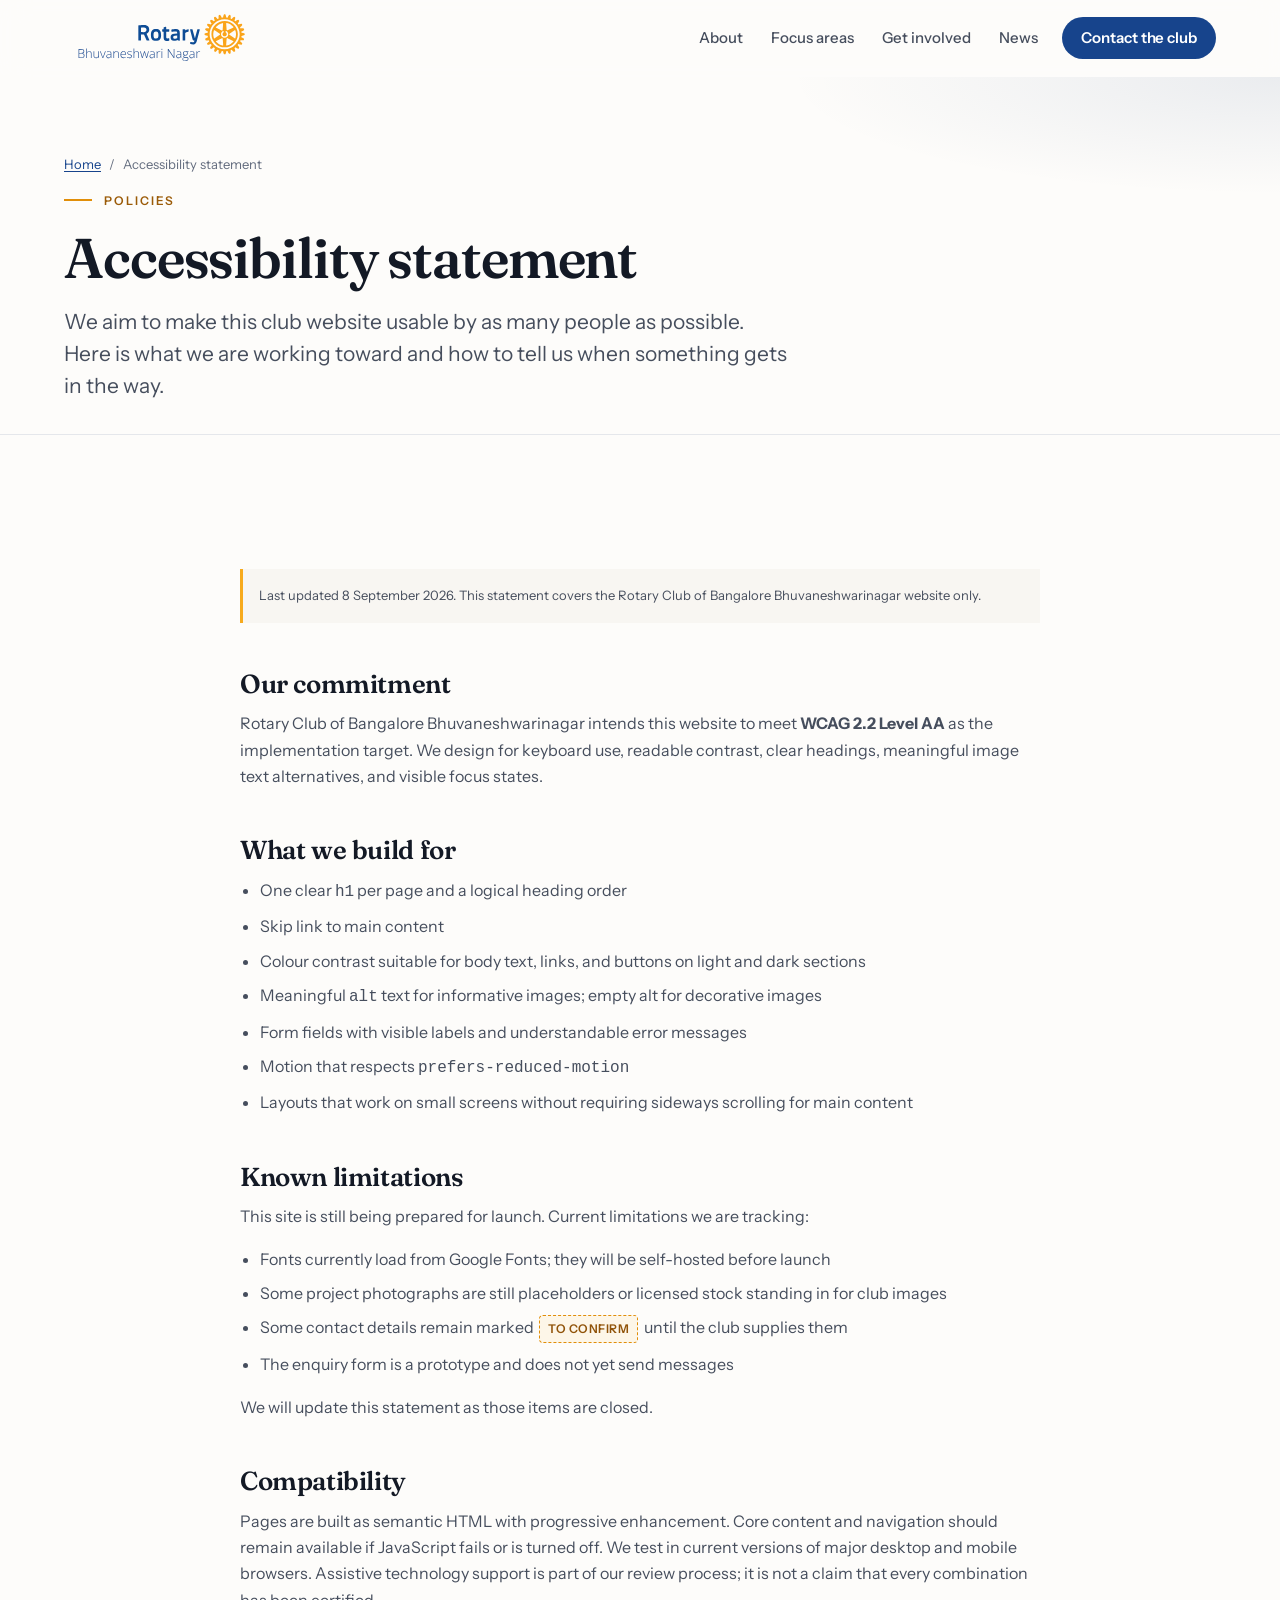
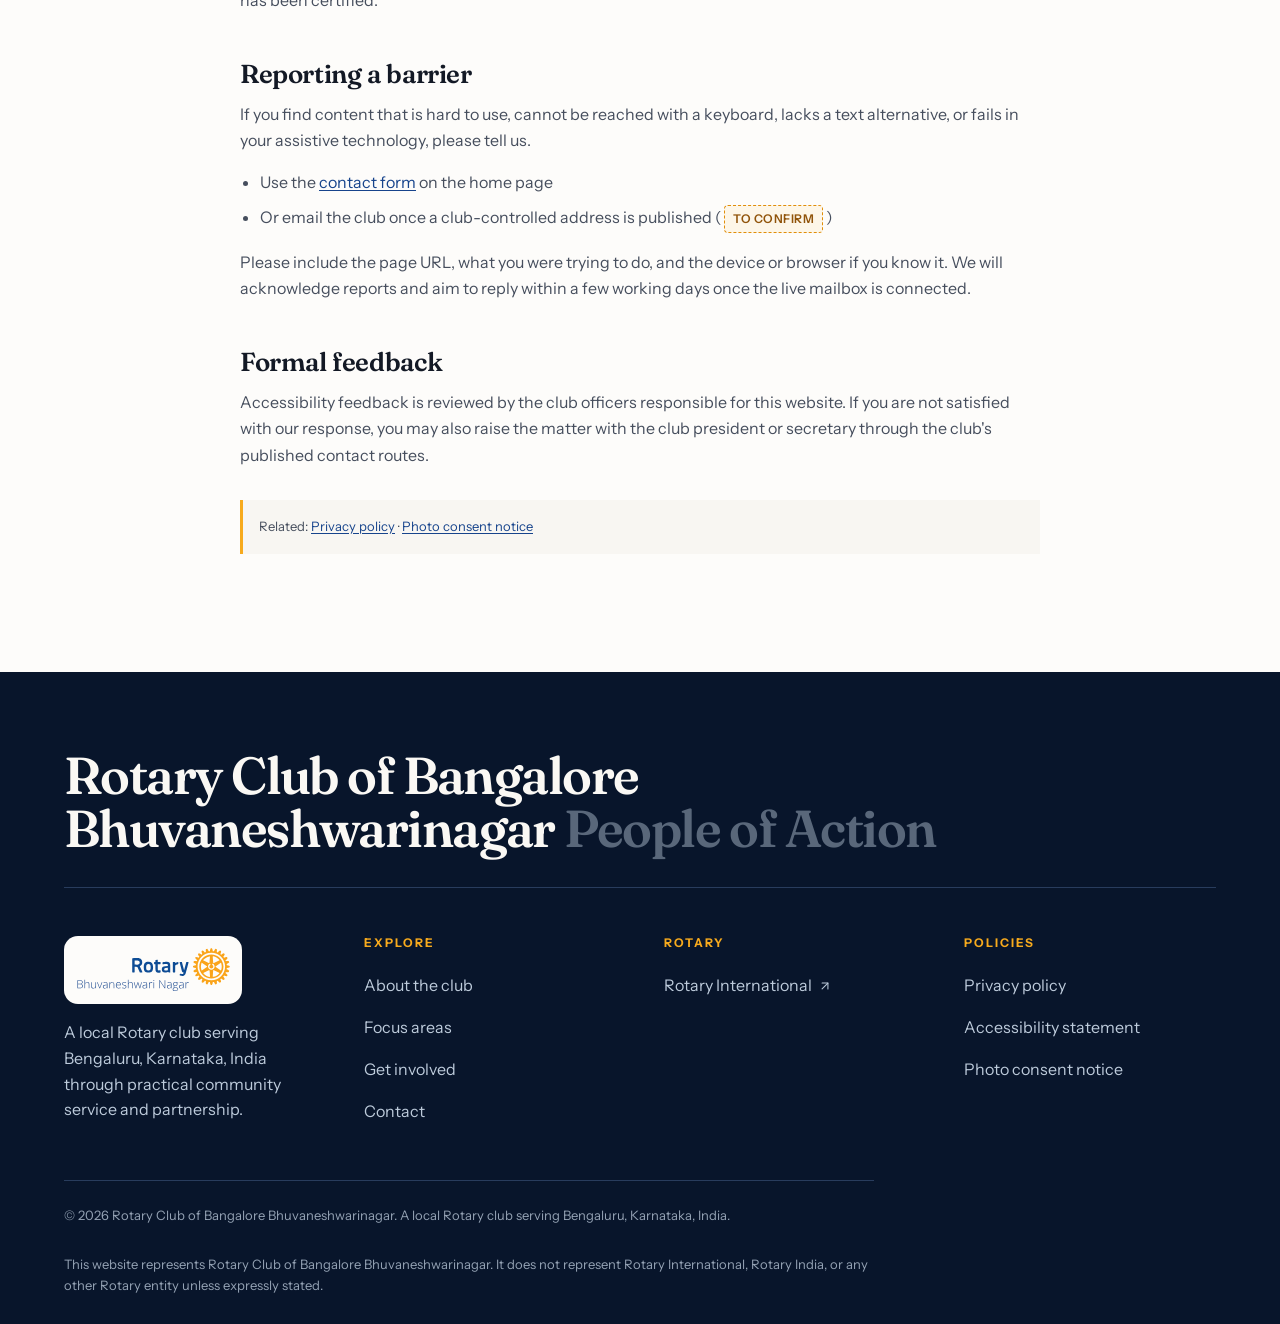
==== accessibility/index.html @ 52475127 "Add complete HTML structure for Rotary Club website, including accessibility, privacy, and photo con" ====
<!doctype html>
<html lang="en">
<head>
  <meta charset="utf-8" />
  <meta name="viewport" content="width=device-width, initial-scale=1" />
  <title>Accessibility statement | Rotary Club of Bangalore Bhuvaneshwarinagar</title>
  <meta name="description" content="Accessibility commitments for the Rotary Club of Bangalore Bhuvaneshwarinagar website, and how to report barriers." />
  <meta name="theme-color" content="#0A1B33" />
  <meta name="color-scheme" content="light" />
  <meta name="robots" content="index,follow" />

  <link rel="icon" href="../imgs/favicon.svg" type="image/svg+xml" />
  <link rel="icon" href="../imgs/favicon-32.png" sizes="32x32" type="image/png" />
  <link rel="apple-touch-icon" href="../imgs/favicon-180.png" />

  <link rel="preconnect" href="https://fonts.googleapis.com" />
  <link rel="preconnect" href="https://fonts.gstatic.com" crossorigin />
  <link rel="stylesheet" href="https://fonts.googleapis.com/css2?family=Fraunces:ital,opsz,wght,SOFT,WONK@0,9..144,400..700,20,1&family=Instrument+Sans:ital,wght@0,400..700;1,400..500&display=swap" />
  <link rel="stylesheet" href="../css/main.css" />
</head>
<body>
  <a class="skip-link" href="#main">Skip to main content</a>

  <svg width="0" height="0" aria-hidden="true" focusable="false" style="position:absolute">
    <defs>
      <symbol id="i-arrow-ur" viewBox="0 0 24 24"><path d="M7 7h10v10" /><path d="M7 17 17 7" /></symbol>
      <symbol id="i-menu" viewBox="0 0 24 24"><path d="M4 5h16" /><path d="M4 12h16" /><path d="M4 19h16" /></symbol>
      <symbol id="i-close" viewBox="0 0 24 24"><path d="M18 6 6 18" /><path d="m6 6 12 12" /></symbol>
    </defs>
  </svg>

  <header class="header" id="site-header">
    <div class="wrap header__inner">
      <a class="brand" href="../">
        <img class="brand__logo" src="../imgs/rotary-club-logo.svg" width="261" height="75"
             alt="Rotary Club of Bangalore Bhuvaneshwari Nagar, home" />
      </a>

      <button class="nav-toggle" type="button" aria-expanded="false" aria-controls="primary-nav">
        <svg class="ico" aria-hidden="true"><use href="#i-menu" /></svg>
        <span class="nav-toggle__label">Menu</span>
      </button>

      <nav class="nav" id="primary-nav" aria-label="Primary">
        <a href="../#about">About</a>
        <a href="../#focus">Focus areas</a>
        <a href="../#involved">Get involved</a>
        <a href="../#news">News</a>
        <a class="btn" href="../#contact">Contact the club</a>
      </nav>
    </div>
  </header>

  <main id="main">
    <section class="page-hero" aria-labelledby="page-title">
      <div class="wrap">
        <nav aria-label="Breadcrumb">
          <ol class="crumbs">
            <li><a href="../">Home</a></li>
            <li><span aria-current="page">Accessibility statement</span></li>
          </ol>
        </nav>
        <p class="eyebrow">Policies</p>
        <h1 id="page-title">Accessibility statement</h1>
        <p class="lede">We aim to make this club website usable by as many people as possible. Here is what we are working toward and how to tell us when something gets in the way.</p>
      </div>
    </section>

    <section class="section">
      <div class="wrap legal">
        <p class="note">Last updated 8 September 2026. This statement covers the Rotary Club of Bangalore Bhuvaneshwarinagar website only.</p>

        <h2>Our commitment</h2>
        <p>Rotary Club of Bangalore Bhuvaneshwarinagar intends this website to meet <strong>WCAG 2.2 Level AA</strong> as the implementation target. We design for keyboard use, readable contrast, clear headings, meaningful image text alternatives, and visible focus states.</p>

        <h2>What we build for</h2>
        <ul>
          <li>One clear <code>h1</code> per page and a logical heading order</li>
          <li>Skip link to main content</li>
          <li>Colour contrast suitable for body text, links, and buttons on light and dark sections</li>
          <li>Meaningful <code>alt</code> text for informative images; empty alt for decorative images</li>
          <li>Form fields with visible labels and understandable error messages</li>
          <li>Motion that respects <code>prefers-reduced-motion</code></li>
          <li>Layouts that work on small screens without requiring sideways scrolling for main content</li>
        </ul>

        <h2>Known limitations</h2>
        <p>This site is still being prepared for launch. Current limitations we are tracking:</p>
        <ul>
          <li>Fonts currently load from Google Fonts; they will be self-hosted before launch</li>
          <li>Some project photographs are still placeholders or licensed stock standing in for club images</li>
          <li>Some contact details remain marked <span class="chip">To confirm</span> until the club supplies them</li>
          <li>The enquiry form is a prototype and does not yet send messages</li>
        </ul>
        <p>We will update this statement as those items are closed.</p>

        <h2>Compatibility</h2>
        <p>Pages are built as semantic HTML with progressive enhancement. Core content and navigation should remain available if JavaScript fails or is turned off. We test in current versions of major desktop and mobile browsers. Assistive technology support is part of our review process; it is not a claim that every combination has been certified.</p>

        <h2>Reporting a barrier</h2>
        <p>If you find content that is hard to use, cannot be reached with a keyboard, lacks a text alternative, or fails in your assistive technology, please tell us.</p>
        <ul>
          <li>Use the <a href="../#contact">contact form</a> on the home page</li>
          <li>Or email the club once a club-controlled address is published (<span class="chip">To confirm</span>)</li>
        </ul>
        <p>Please include the page URL, what you were trying to do, and the device or browser if you know it. We will acknowledge reports and aim to reply within a few working days once the live mailbox is connected.</p>

        <h2>Formal feedback</h2>
        <p>Accessibility feedback is reviewed by the club officers responsible for this website. If you are not satisfied with our response, you may also raise the matter with the club president or secretary through the club's published contact routes.</p>

        <p class="note">Related: <a href="../privacy/">Privacy policy</a> · <a href="../photo-consent/">Photo consent notice</a></p>
      </div>
    </section>
  </main>

  <footer class="footer on-dark">
    <div class="wrap">
      <p class="footer__wordmark">Rotary Club of Bangalore Bhuvaneshwarinagar <span>People of Action</span></p>
      <div class="footer__grid">
        <div>
          <a class="brand brand--plate" href="../" style="margin-bottom:var(--s-4)">
            <img class="brand__logo" src="../imgs/rotary-club-logo.svg" width="261" height="75"
                 alt="Rotary Club of Bangalore Bhuvaneshwari Nagar, home" />
          </a>
          <p class="footer__about">A local Rotary club serving Bengaluru, Karnataka, India through practical community service and partnership.</p>
        </div>
        <div>
          <h3>Explore</h3>
          <ul class="footer__links">
            <li><a href="../#about">About the club</a></li>
            <li><a href="../#focus">Focus areas</a></li>
            <li><a href="../#involved">Get involved</a></li>
            <li><a href="../#contact">Contact</a></li>
          </ul>
        </div>
        <div>
          <h3>Rotary</h3>
          <ul class="footer__links">
            <li>
              <a href="https://www.rotary.org/" target="_blank" rel="noopener noreferrer">
                Rotary International
                <svg class="ico" aria-hidden="true"><use href="#i-arrow-ur" /></svg>
              </a>
            </li>
          </ul>
        </div>
        <div>
          <h3>Policies</h3>
          <ul class="footer__links">
            <li><a href="../privacy/">Privacy policy</a></li>
            <li><a href="../accessibility/" aria-current="page">Accessibility statement</a></li>
            <li><a href="../photo-consent/">Photo consent notice</a></li>
          </ul>
        </div>
      </div>
      <div class="footer__legal">
        <p>&copy; <span id="year">2026</span> Rotary Club of Bangalore Bhuvaneshwarinagar. A local Rotary club serving Bengaluru, Karnataka, India.</p>
        <p>This website represents Rotary Club of Bangalore Bhuvaneshwarinagar. It does not represent Rotary International, Rotary India, or any other Rotary entity unless expressly stated.</p>
      </div>
    </div>
  </footer>

  <script>
    (function () {
      'use strict';
      var toggle = document.querySelector('.nav-toggle');
      var nav = document.getElementById('primary-nav');
      var toggleLabel = toggle.querySelector('.nav-toggle__label');
      var toggleIcon = toggle.querySelector('use');
      function setNav(open) {
        nav.classList.toggle('is-open', open);
        toggle.setAttribute('aria-expanded', String(open));
        toggleLabel.textContent = open ? 'Close' : 'Menu';
        toggleIcon.setAttribute('href', open ? '#i-close' : '#i-menu');
      }
      toggle.addEventListener('click', function () {
        setNav(!nav.classList.contains('is-open'));
      });
      nav.addEventListener('click', function (e) {
        if (e.target.closest('a')) setNav(false);
      });
      document.addEventListener('keydown', function (e) {
        if (e.key === 'Escape' && nav.classList.contains('is-open')) {
          setNav(false);
          toggle.focus();
        }
      });
      var header = document.getElementById('site-header');
      var onScroll = function () {
        header.classList.toggle('is-stuck', window.scrollY > 8);
      };
      onScroll();
      window.addEventListener('scroll', onScroll, { passive: true });
      document.getElementById('year').textContent = String(new Date().getFullYear());
    })();
  </script>
</body>
</html>
---- css/main.css ----
/* ==========================================================================
       DESIGN TOKENS
       Brand: Rotary Royal Blue #17458F, Rotary Gold #F7A81B.
       Ramps built in HSL from those two anchors, on a warm paper neutral.
       ========================================================================== */
    :root {
      /* azure ramp */
      --azure-950: hsl(217 68% 10%);
      --azure-900: hsl(217 66% 14%);
      --azure-800: hsl(217 68% 20%);
      --azure-700: hsl(217 70% 26%);
      --azure-600: hsl(217 72% 32%);   /* brand */
      --azure-500: hsl(214 76% 42%);
      --azure-300: hsl(212 72% 74%);
      --azure-200: hsl(212 74% 86%);
      --azure-100: hsl(212 72% 92%);
      --azure-50:  hsl(210 64% 96%);

      /* gold ramp */
      --gold-800: hsl(33 88% 30%);
      --gold-700: hsl(34 90% 32%);     /* AA gold text on every paper surface: 5.26 / 5.00 / 4.66 */
      --gold-600: hsl(37 92% 46%);
      --gold-500: hsl(39 93% 54%);     /* brand */
      --gold-300: hsl(41 92% 74%);
      --gold-200: hsl(41 90% 86%);
      --gold-50:  hsl(42 82% 95%);

      /* warm neutrals */
      --paper:      hsl(40 40% 98.5%);
      --paper-2:    hsl(38 30% 96%);
      --paper-3:    hsl(36 24% 93%);
      --ink:        hsl(220 32% 11%);
      --ink-2:      hsl(220 14% 32%);
      --ink-3:      hsl(220 12% 44%);
      --line:       hsl(220 16% 87%);
      --line-soft:  hsl(220 14% 91%);

      /* on-dark */
      --on-dark:      hsl(40 40% 97%);
      --on-dark-2:    hsl(212 30% 80%);
      --on-dark-line: hsl(217 40% 26%);

      /* spacing scale */
      --s-1: .25rem; --s-2: .5rem;  --s-3: .75rem; --s-4: 1rem;
      --s-5: 1.5rem; --s-6: 2rem;   --s-7: 3rem;   --s-8: 4rem;
      --s-9: 6rem;   --s-10: 8rem;

      /* type scale */
      --fs-xs:   .75rem;
      --fs-sm:   .8125rem;
      --fs-base: 1rem;
      --fs-md:   1.0625rem;
      --fs-lg:   clamp(1.125rem, .95rem + .6vw, 1.3125rem);
      --fs-xl:   clamp(1.375rem, 1.15rem + .8vw, 1.625rem);
      --fs-2xl:  clamp(1.75rem, 1.35rem + 1.7vw, 2.5rem);
      --fs-3xl:  clamp(2.125rem, 1.5rem + 2.8vw, 3.5rem);
      --fs-4xl:  clamp(2.5rem, 1.4rem + 5.2vw, 5rem);
      --fs-num:  clamp(2.25rem, 1.4rem + 3.4vw, 3.75rem);

      /* radii: tight editorial register */
      --r-1: .25rem; --r-2: .5rem; --r-3: .875rem; --r-4: 1.25rem;
      --r-pill: 999px;

      /* elevation: two tokens only, one light direction (top) */
      --shadow-1: 0 1px 2px hsl(217 40% 20% / .06), 0 6px 16px -6px hsl(217 40% 20% / .12);
      --shadow-2: 0 2px 4px hsl(217 40% 20% / .07), 0 24px 48px -18px hsl(217 40% 20% / .26);

      --wrap: 78rem;
      --wrap-tight: 62rem;
      --header-h: 4.75rem;

      --ease: cubic-bezier(.2, .7, .2, 1);
    }

    /* ==========================================================================
       BASE
       ========================================================================== */
    *, *::before, *::after { box-sizing: border-box; }

    html { -webkit-text-size-adjust: 100%; }
    @media (prefers-reduced-motion: no-preference) {
      html { scroll-behavior: smooth; }
    }

    body {
      margin: 0;
      min-width: 20rem;
      background: var(--paper);
      color: var(--ink);
      font-family: "Instrument Sans", ui-sans-serif, system-ui, -apple-system, "Segoe UI", sans-serif;
      font-size: var(--fs-md);
      line-height: 1.6;
      font-feature-settings: "cv05" 1;
      -webkit-font-smoothing: antialiased;
      -moz-osx-font-smoothing: grayscale;
      overflow-x: hidden;
    }

    img, svg, video { display: block; max-width: 100%; }
    img { height: auto; }

    a { color: inherit; text-decoration-thickness: .07em; text-underline-offset: .22em; }
    button, input, textarea, select { font: inherit; color: inherit; }
    button { cursor: pointer; }

    ::selection { background: var(--gold-300); color: var(--azure-950); }

    :focus-visible {
      outline: 3px solid var(--gold-500);
      outline-offset: 3px;
      border-radius: var(--r-1);
    }

    h1, h2, h3, .display {
      font-family: Fraunces, "Iowan Old Style", Georgia, "Times New Roman", serif;
      font-variation-settings: "SOFT" 20, "WONK" 1;
      font-weight: 600;
      letter-spacing: -.018em;
      line-height: 1.06;
      margin: 0;
      text-wrap: balance;
    }
    h1 { font-size: var(--fs-4xl); letter-spacing: -.03em; }
    h2 { font-size: var(--fs-3xl); letter-spacing: -.024em; }
    h3 { font-size: var(--fs-xl); line-height: 1.18; }

    p { margin: 0; }
    p + p { margin-top: var(--s-4); }

    /* ==========================================================================
       PRIMITIVES
       ========================================================================== */
    .wrap {
      width: 100%;
      max-width: var(--wrap);
      margin-inline: auto;
      padding-inline: clamp(1.25rem, 4vw, 3rem);
    }
    .wrap--tight { max-width: var(--wrap-tight); }

    .section { padding-block: clamp(3.5rem, 8vw, 7rem); }
    .section--flush-top { padding-top: 0; }

    .eyebrow {
      display: flex;
      align-items: center;
      gap: var(--s-3);
      margin: 0 0 var(--s-4);
      font-family: "Instrument Sans", sans-serif;
      font-size: var(--fs-xs);
      font-weight: 600;
      letter-spacing: .16em;
      text-transform: uppercase;
      color: var(--gold-700);
    }
    .eyebrow::before {
      content: "";
      inline-size: 1.75rem;
      block-size: 2px;
      flex: none;
      background: var(--gold-600);
    }
    .eyebrow--center { justify-content: center; }
    .on-dark .eyebrow { color: var(--gold-500); }
    .on-dark .eyebrow::before { background: var(--gold-500); }

    .lede {
      font-size: var(--fs-lg);
      line-height: 1.52;
      color: var(--ink-2);
      max-width: 46ch;
    }
    .on-dark .lede { color: var(--on-dark-2); }

    .prose { color: var(--ink-2); max-width: 60ch; }

    .section-head { max-width: 40rem; margin-bottom: clamp(2rem, 4vw, 3.5rem); }
    .section-head .lede { margin-top: var(--s-4); }

    /* buttons */
    .btn {
      display: inline-flex;
      align-items: center;
      justify-content: center;
      gap: .625rem;
      min-height: 3rem;
      padding: .8125rem 1.5rem;
      border: 1px solid transparent;
      border-radius: var(--r-pill);
      background: var(--azure-600);
      color: #fff;
      font-size: var(--fs-base);
      font-weight: 600;
      letter-spacing: -.005em;
      text-decoration: none;
      transition: background-color .2s var(--ease), transform .2s var(--ease), box-shadow .2s var(--ease);
    }
    .btn:hover { background: var(--azure-700); }
    .btn:active { transform: translateY(1px); }
    .btn .ico { inline-size: 1.125rem; block-size: 1.125rem; }

    .btn--gold { background: var(--gold-500); color: var(--azure-950); }
    .btn--gold:hover { background: var(--gold-600); }

    .btn--outline {
      background: transparent;
      border-color: var(--line);
      color: var(--ink);
    }
    .btn--outline:hover { background: var(--paper-2); border-color: var(--ink-3); }

    .btn--on-dark {
      background: transparent;
      border-color: hsl(212 40% 70% / .45);
      color: var(--on-dark);
    }
    .btn--on-dark:hover { background: hsl(212 60% 90% / .12); border-color: var(--on-dark); }

    /* arrow link */
    .alink {
      display: inline-flex;
      align-items: center;
      gap: .5rem;
      min-height: 2.75rem;
      font-size: var(--fs-base);
      font-weight: 600;
      color: var(--azure-600);
      text-decoration: none;
    }
    .alink .ico { inline-size: 1rem; block-size: 1rem; transition: transform .25s var(--ease); }
    .alink:hover { color: var(--azure-700); text-decoration: underline; }
    .alink:hover .ico { transform: translate(2px, -2px); }
    .on-dark .alink { color: var(--gold-500); }
    .on-dark .alink:hover { color: var(--gold-300); }

    /* icons */
    .ico {
      inline-size: 1.5rem;
      block-size: 1.5rem;
      flex: none;
      fill: none;
      stroke: currentColor;
      stroke-width: 1.75;
      stroke-linecap: round;
      stroke-linejoin: round;
    }

    .icon-plate {
      display: grid;
      place-items: center;
      inline-size: 3rem;
      block-size: 3rem;
      border-radius: var(--r-3);
      background: var(--azure-50);
      color: var(--azure-600);
      border: 1px solid var(--azure-100);
    }
    .icon-plate .ico { inline-size: 1.5rem; block-size: 1.5rem; }

    /* "to be confirmed" chip: never fake a fact, label it */
    .chip {
      display: inline-flex;
      align-items: center;
      gap: .375rem;
      padding: .1875rem .5rem;
      border-radius: var(--r-1);
      background: var(--gold-50);
      border: 1px dashed var(--gold-600);
      color: var(--gold-800);
      font-size: var(--fs-xs);
      font-weight: 600;
      letter-spacing: .04em;
      text-transform: uppercase;
      white-space: nowrap;
    }
    .on-dark .chip {
      background: hsl(39 93% 54% / .14);
      border-color: hsl(39 93% 60% / .55);
      color: var(--gold-300);
    }

    .skip-link {
      position: fixed;
      z-index: 200;
      top: .75rem;
      left: .75rem;
      padding: .75rem 1.125rem;
      border-radius: var(--r-2);
      background: var(--azure-900);
      color: #fff;
      font-weight: 600;
      text-decoration: none;
      transform: translateY(-160%);
      transition: transform .18s var(--ease);
    }
    .skip-link:focus-visible { transform: none; }

    .sr-only {
      position: absolute;
      inline-size: 1px; block-size: 1px;
      padding: 0; margin: -1px;
      overflow: hidden;
      clip-path: inset(50%);
      white-space: nowrap;
      border: 0;
    }

    /* ==========================================================================
       TICKER
       ========================================================================== */
    .ticker {
      background: var(--azure-950);
      color: var(--on-dark);
      border-bottom: 1px solid var(--on-dark-line);
      overflow: hidden;
    }
    .ticker__track {
      display: flex;
      inline-size: max-content;
      gap: 0;
      animation: ticker 42s linear infinite;
    }
    .ticker__group {
      display: flex;
      align-items: center;
      gap: 2.25rem;
      padding-block: .625rem;
      padding-inline-end: 2.25rem;
      font-size: var(--fs-xs);
      font-weight: 600;
      letter-spacing: .18em;
      text-transform: uppercase;
      white-space: nowrap;
    }
    .ticker__group span { display: inline-flex; align-items: center; gap: 2.25rem; }
    .ticker__group span::after {
      content: "";
      inline-size: 5px; block-size: 5px;
      border-radius: 50%;
      background: var(--gold-500);
    }
    @keyframes ticker { to { transform: translateX(-50%); } }
    @media (prefers-reduced-motion: reduce) {
      .ticker__track { animation: none; }
      .ticker { overflow-x: auto; }
    }

    /* ==========================================================================
       HEADER
       ========================================================================== */
    .header {
      position: sticky;
      top: 0;
      z-index: 100;
      isolation: isolate;
      background: hsl(40 40% 98.5% / .82);
      backdrop-filter: blur(14px) saturate(1.4);
      -webkit-backdrop-filter: blur(14px) saturate(1.4);
      border-bottom: 1px solid transparent;
      transition: border-color .25s var(--ease), box-shadow .25s var(--ease);
    }
    .header.is-stuck {
      border-bottom-color: var(--line-soft);
      box-shadow: var(--shadow-1);
    }
    .header__inner {
      display: flex;
      align-items: center;
      gap: var(--s-4);
      min-height: var(--header-h);
    }

    .brand {
      display: inline-flex;
      align-items: center;
      gap: .75rem;
      margin-inline-end: auto;
      text-decoration: none;
      color: inherit;
    }
    /* Official club signature. Rotary's clear space is applied here rather than being
       baked into the file: --logo-clear matches the ratio on the supplied artwork
       (about a third of the signature height on every side). */
    .brand { --logo-h: clamp(2.25rem, 1.8rem + 1.5vw, 3.125rem); }
    .brand__logo {
      block-size: var(--logo-h);
      inline-size: auto;
      flex: none;
      margin: calc(var(--logo-h) * .28);
    }
    /* The signature is full colour, so on the dark footer it sits on a light plate
       rather than being recoloured, which Rotary brand rules forbid. The plate edge
       doubles as the clear space boundary. */
    .brand--plate {
      border-radius: var(--r-3);
      background: var(--paper);
    }
    .brand--plate { --logo-h: 2.75rem; }
    .nav { display: flex; align-items: center; gap: .25rem; }
    .nav a:not(.btn) {
      padding: .5rem .75rem;
      border-radius: var(--r-2);
      font-size: .9375rem;
      font-weight: 500;
      color: var(--ink-2);
      text-decoration: none;
      transition: color .18s var(--ease), background-color .18s var(--ease);
    }
    .nav a:not(.btn):hover { color: var(--ink); background: var(--paper-2); }
    .nav .btn { margin-inline-start: .5rem; min-height: 2.625rem; padding: .5rem 1.125rem; font-size: .9375rem; }

    .nav-toggle {
      display: none;
      align-items: center;
      gap: .5rem;
      min-height: 2.75rem;
      padding: .5rem .875rem;
      border: 1px solid var(--line);
      border-radius: var(--r-pill);
      background: transparent;
      font-size: .875rem;
      font-weight: 600;
    }

    @media (max-width: 61.99em) {
      .nav-toggle { display: inline-flex; }
      .header__inner { position: relative; }
      .nav {
        position: absolute;
        top: 100%;
        left: 0;
        right: 0;
        display: none;
        flex-direction: column;
        align-items: stretch;
        gap: 0;
        padding: var(--s-4) clamp(1.25rem, 4vw, 3rem) var(--s-6);
        background: var(--paper);
        border-bottom: 1px solid var(--line);
        box-shadow: var(--shadow-2);
        max-height: 72dvh;
        overflow-y: auto;
      }
      .nav.is-open { display: flex; }
      .nav a:not(.btn) {
        padding: .875rem .25rem;
        border-radius: 0;
        border-bottom: 1px solid var(--line-soft);
        font-size: 1.0625rem;
      }
      .nav .btn { margin: var(--s-4) 0 0; border-bottom: 0; }
    }

    /* ==========================================================================
       HERO
       ========================================================================== */
    .hero {
      position: relative;
      isolation: isolate;
      background: var(--azure-950);
      color: var(--on-dark);
      overflow: hidden;
    }
    /* the photograph fills the band; everything above it is stacked with z-index */
    .hero__photo {
      position: absolute;
      inset: 0;
      z-index: -2;
      inline-size: 100%;
      block-size: 100%;
      object-fit: cover;
      object-position: 62% 50%;
    }
    /* Directional scrim. The copy column never extends past the 44% stop, so the text
       always sits on an effective background of about rgb(24,35,55): white on that is
       roughly 14:1, well clear of AA. Do not widen .hero__copy without re-checking. */
    .hero__scrim {
      position: absolute;
      inset: 0;
      z-index: -1;
      background:
        linear-gradient(97deg,
          hsl(217 68% 10% / .96) 0%,
          hsl(217 68% 10% / .94) 52%,
          hsl(217 68% 10% / .70) 64%,
          hsl(217 68% 10% / .32) 80%,
          hsl(217 68% 10% / .12) 100%);
    }
    @media (max-width: 61.99em) {
      /* stacked layout: the scrim has to work top to bottom instead of left to right */
      .hero__photo { object-position: 58% 42%; }
      .hero__scrim {
        background:
          linear-gradient(180deg,
            hsl(217 68% 10% / .94) 0%,
            hsl(217 68% 10% / .92) 58%,
            hsl(217 68% 10% / .84) 74%,
            hsl(217 68% 10% / .92) 90%,
            hsl(217 68% 10% / .96) 100%);
      }
    }

    .hero__grid {
      position: relative;
      padding-block: clamp(3rem, 8vw, 7rem) 0;
    }
    .hero__copy { max-width: 34rem; }
    .hero .lede { color: hsl(212 34% 90%); }
    .hero h1 { margin-bottom: var(--s-5); }
    .hero h1 em {
      font-style: italic;
      font-variation-settings: "SOFT" 40, "WONK" 1;
      color: var(--gold-500);
    }
    .hero__actions {
      display: flex;
      flex-wrap: wrap;
      gap: var(--s-3);
      margin-top: var(--s-6);
    }

    /* the photograph needs room to breathe under the copy before the meta bar */
    .hero__spacer { block-size: clamp(5rem, 13vw, 10rem); }
    @media (max-width: 61.99em) { .hero__spacer { block-size: clamp(4rem, 16vw, 7rem); } }

    /* Full width bar across the foot of the hero. It carries its own near opaque
       background so its text is never judged against the photograph. */
    .hero__foot {
      position: relative;
      background: hsl(217 68% 10% / .93);
      backdrop-filter: blur(10px);
      -webkit-backdrop-filter: blur(10px);
      border-top: 1px solid var(--on-dark-line);
    }
    .hero__meta {
      position: relative;
      display: grid;
      grid-template-columns: repeat(2, minmax(0, 1fr));
      gap: 0 clamp(1.5rem, 4vw, 3rem);
      margin: 0;
      padding: 0;
      list-style: none;
    }
    .hero__meta li {
      padding-block: var(--s-4);
      border-top: 1px solid var(--on-dark-line);
    }
    .hero__meta li:nth-child(-n+2) { border-top: 0; }
    .hero__meta b {
      display: block;
      font-family: Fraunces, Georgia, serif;
      font-size: 1.125rem;
      font-weight: 600;
      letter-spacing: -.01em;
      color: var(--on-dark);
    }
    .hero__meta span {
      display: block;
      margin-top: .125rem;
      font-size: var(--fs-sm);
      color: var(--on-dark-2);
    }
    @media (min-width: 48em) {
      .hero__meta { grid-template-columns: repeat(4, minmax(0, 1fr)); }
      .hero__meta li { border-top: 0; }
    }

    .hero__credit {
      position: absolute;
      z-index: 1;
      right: clamp(.75rem, 2vw, 1.25rem);
      bottom: calc(100% + .5rem);
      margin: 0;
      padding: .3125rem .625rem;
      border-radius: var(--r-1);
      background: hsl(217 68% 10% / .8);
      backdrop-filter: blur(6px);
      -webkit-backdrop-filter: blur(6px);
      font-size: var(--fs-xs);
      color: var(--on-dark-2);
    }
    @media (max-width: 47.99em) { .hero__credit { display: none; } }

    /* ==========================================================================
       STATS RAIL  (hairlines, no boxes)
       ========================================================================== */
    .stats {
      background: var(--paper-2);
      border-block: 1px solid var(--line-soft);
    }
    .stats__grid {
      display: grid;
      grid-template-columns: repeat(2, minmax(0, 1fr));
      column-gap: clamp(1.5rem, 4vw, 3rem);
    }
    .stats__item {
      padding-block: clamp(1.75rem, 4vw, 2.75rem);
      border-top: 1px solid var(--line);
    }
    .stats__item:nth-child(-n+2) { border-top: 0; }
    .stats__num {
      display: block;
      font-family: Fraunces, Georgia, serif;
      font-size: var(--fs-num);
      font-weight: 600;
      font-variation-settings: "SOFT" 20, "WONK" 1;
      line-height: 1;
      letter-spacing: -.04em;
      color: var(--azure-600);
      font-variant-numeric: tabular-nums;
    }
    .stats__label {
      display: block;
      max-width: 22ch;
      margin-top: var(--s-3);
      font-size: var(--fs-base);
      color: var(--ink-2);
    }
    @media (min-width: 48em) {
      .stats__grid { grid-template-columns: repeat(4, minmax(0, 1fr)); }
      .stats__item { border-top: 0; }
    }

    /* ==========================================================================
       STATEMENT (about)
       ========================================================================== */
    .statement__grid { display: grid; gap: clamp(2rem, 5vw, 4rem); }
    .statement h2 { max-width: 24ch; }
    .statement__quote {
      margin: 0;
      font-family: Fraunces, Georgia, serif;
      font-size: var(--fs-2xl);
      font-weight: 500;
      font-variation-settings: "SOFT" 40, "WONK" 1;
      font-style: italic;
      line-height: 1.2;
      letter-spacing: -.02em;
      color: var(--azure-700);
      max-width: 30ch;
    }

    .principles { list-style: none; margin: 0; padding: 0; display: grid; gap: var(--s-5); }
    .principles li {
      display: grid;
      grid-template-columns: auto minmax(0, 1fr);
      gap: var(--s-4);
      padding-top: var(--s-5);
      border-top: 1px solid var(--line);
    }
    .principles li:first-child { padding-top: 0; border-top: 0; }
    .principles .icon-plate { inline-size: 2.5rem; block-size: 2.5rem; border-radius: var(--r-2); }
    .principles .icon-plate .ico { inline-size: 1.125rem; block-size: 1.125rem; }
    .principles h3 { font-size: var(--fs-base); font-family: "Instrument Sans", sans-serif; font-weight: 700; letter-spacing: 0; }
    .principles p { margin-top: .25rem; font-size: var(--fs-base); color: var(--ink-2); }

    @media (min-width: 62em) {
      .statement__grid { grid-template-columns: minmax(0, 1fr) minmax(0, 1fr); align-items: start; }
      .statement__aside { position: sticky; top: calc(var(--header-h) + 2rem); }
    }

    /* ==========================================================================
       FOCUS AREAS (bento)
       ========================================================================== */
    .focus { background: var(--paper-2); }
    .focus__grid {
      display: grid;
      gap: clamp(1rem, 2vw, 1.5rem);
      grid-template-columns: repeat(2, minmax(0, 1fr));
    }
    @media (max-width: 40em) { .focus__grid { grid-template-columns: minmax(0, 1fr); } }
    @media (min-width: 62em) {
      .focus__grid { grid-template-columns: repeat(6, minmax(0, 1fr)); }
      .card--wide { grid-column: span 4; }
      .card--tall { grid-column: span 2; }
      .card--half { grid-column: span 3; }
    }

    .card {
      position: relative;
      display: flex;
      flex-direction: column;
      overflow: hidden;
      border-radius: var(--r-4);
      background: var(--paper);
      border: 1px solid var(--line-soft);
      transition: transform .3s var(--ease), box-shadow .3s var(--ease), border-color .3s var(--ease);
    }
    .card:hover { transform: translateY(-3px); box-shadow: var(--shadow-2); border-color: var(--line); }
    .card__media { position: relative; aspect-ratio: 16 / 10; overflow: hidden; background: var(--paper-3); }
    .card--wide .card__media { aspect-ratio: 21 / 9; }
    .card__media img {
      inline-size: 100%;
      block-size: 100%;
      object-fit: cover;
      transition: transform .6s var(--ease);
    }
    .card:hover .card__media img { transform: scale(1.04); }
    .card__index {
      position: absolute;
      top: var(--s-4);
      left: var(--s-4);
      padding: .25rem .5rem;
      border-radius: var(--r-1);
      background: hsl(217 68% 10% / .74);
      backdrop-filter: blur(6px);
      -webkit-backdrop-filter: blur(6px);
      color: var(--on-dark);
      font-size: var(--fs-xs);
      font-weight: 700;
      letter-spacing: .12em;
      font-variant-numeric: tabular-nums;
    }
    .card__body {
      display: flex;
      flex-direction: column;
      gap: var(--s-3);
      flex: 1;
      padding: clamp(1.25rem, 3vw, 1.75rem);
    }
    .card__body p { color: var(--ink-2); font-size: var(--fs-base); }
    .card__body .alink { margin-top: auto; }
    .card__head { display: flex; align-items: center; gap: var(--s-3); }
    .card__head .icon-plate { inline-size: 2.75rem; block-size: 2.75rem; border-radius: var(--r-2); }
    .card__head .icon-plate .ico { inline-size: 1.5rem; block-size: 1.5rem; }

    /* type-led tile: no stock photo where a stock photo would lie */
    .card--typeled {
      background: linear-gradient(160deg, var(--gold-50), var(--paper));
      border-color: var(--gold-200);
    }
    .card--typeled .card__body { justify-content: center; gap: var(--s-4); padding-block: clamp(1.75rem, 4vw, 2.5rem); }
    .card--typeled .icon-plate { background: var(--gold-200); border-color: var(--gold-300); color: var(--gold-800); }
    .card--typeled .card__index {
      position: static;
      align-self: flex-start;
      background: transparent;
      backdrop-filter: none;
      -webkit-backdrop-filter: none;
      padding: 0;
      color: var(--gold-800);
    }
    .card--typeled h3 { font-size: var(--fs-2xl); }
    /* the type led tile centres as one block, so the link is not stranded
       at the bottom of a tall card */
    .card--typeled .alink { color: var(--gold-800); margin-top: 0; }

    .tags { display: flex; flex-wrap: wrap; gap: .5rem; margin: 0; padding: 0; list-style: none; }
    .tags li {
      padding: .375rem .75rem;
      border: 1px solid var(--gold-300);
      border-radius: var(--r-pill);
      background: hsl(42 82% 95% / .7);
      font-size: var(--fs-sm);
      font-weight: 500;
      color: var(--gold-800);
    }

    /* ==========================================================================
       FEATURED BAND (designed empty state)
       ========================================================================== */
    .band {
      background: var(--azure-900);
      color: var(--on-dark);
      background-image:
        radial-gradient(50% 70% at 85% 10%, hsl(214 76% 42% / .32), transparent 65%),
        radial-gradient(45% 60% at 5% 95%, hsl(39 93% 54% / .12), transparent 70%);
    }
    .band__grid { display: grid; gap: clamp(2rem, 5vw, 3.5rem); align-items: center; }
    @media (min-width: 62em) {
      .band__grid { grid-template-columns: minmax(0, 1fr) minmax(0, 1.1fr); }
    }

    .photo-slot {
      display: grid;
      justify-items: center;
      align-content: center;
      gap: var(--s-4);
      aspect-ratio: 4 / 3;
      padding: var(--s-6);
      border: 2px dashed hsl(212 40% 60% / .45);
      border-radius: var(--r-4);
      background: hsl(217 68% 10% / .35);
      text-align: center;
    }
    .photo-slot .ico { inline-size: 2.5rem; block-size: 2.5rem; color: var(--gold-500); }
    .photo-slot p { max-width: 34ch; font-size: var(--fs-sm); color: var(--on-dark-2); }

    .facts {
      display: grid;
      grid-template-columns: repeat(2, minmax(0, 1fr));
      gap: 0;
      margin: var(--s-6) 0 var(--s-6);
      padding: 0;
      border-top: 1px solid var(--on-dark-line);
      list-style: none;
    }
    .facts li {
      padding: var(--s-4) var(--s-4) var(--s-4) 0;
      border-bottom: 1px solid var(--on-dark-line);
    }
    @media (min-width: 48em) { .facts { grid-template-columns: repeat(4, minmax(0, 1fr)); } }
    .facts dt, .facts b {
      display: block;
      margin-bottom: .5rem;
      font-size: var(--fs-xs);
      font-weight: 700;
      letter-spacing: .14em;
      text-transform: uppercase;
      color: var(--on-dark-2);
    }

    /* ==========================================================================
       STEPS
       ========================================================================== */
    .steps {
      display: grid;
      gap: clamp(1.5rem, 4vw, 2.5rem);
      grid-template-columns: repeat(auto-fit, minmax(15rem, 1fr));
      counter-reset: step;
      list-style: none;
      margin: 0;
      padding: 0;
    }
    .steps li { padding-top: var(--s-5); border-top: 2px solid var(--azure-200); }
    .steps li::before {
      counter-increment: step;
      content: "0" counter(step);
      display: block;
      margin-bottom: var(--s-4);
      font-family: Fraunces, Georgia, serif;
      font-size: 2rem;
      font-weight: 600;
      font-variation-settings: "SOFT" 20, "WONK" 1;
      line-height: 1;
      letter-spacing: -.04em;
      color: var(--gold-600);
      font-variant-numeric: tabular-nums;
    }
    .steps h3 { font-size: var(--fs-lg); }
    .steps p { margin-top: var(--s-3); color: var(--ink-2); font-size: var(--fs-base); }

    /* ==========================================================================
       EVENTS
       ========================================================================== */
    .event {
      display: grid;
      gap: var(--s-5);
      align-items: center;
      padding: clamp(1.5rem, 3vw, 2rem);
      border: 1px solid var(--line);
      border-left: 4px solid var(--gold-500);
      border-radius: var(--r-3);
      background: var(--paper);
      box-shadow: var(--shadow-1);
    }
    .event__date {
      display: grid;
      place-items: center;
      gap: .125rem;
      inline-size: 5.5rem;
      padding: var(--s-4) var(--s-2);
      border-radius: var(--r-2);
      background: var(--azure-50);
      border: 1px solid var(--azure-100);
      text-align: center;
    }
    .event__date span {
      font-size: var(--fs-xs);
      font-weight: 700;
      letter-spacing: .14em;
      text-transform: uppercase;
      color: var(--azure-700);
    }
    .event__date b {
      font-family: Fraunces, Georgia, serif;
      font-size: 1.5rem;
      font-weight: 600;
      line-height: 1;
      color: var(--azure-700);
    }
    .event p { margin-top: var(--s-2); color: var(--ink-2); font-size: var(--fs-base); }
    .event__meta { display: flex; flex-wrap: wrap; gap: var(--s-3); margin-top: var(--s-4); }
    .event__meta span {
      display: inline-flex;
      align-items: center;
      gap: .375rem;
      font-size: var(--fs-sm);
      color: var(--ink-3);
    }
    .event__meta .ico { inline-size: 1rem; block-size: 1rem; }
    @media (min-width: 48em) {
      .event { grid-template-columns: auto minmax(0, 1fr) auto; }
    }

    /* ==========================================================================
       CTA
       ========================================================================== */
    .cta { background: var(--gold-500); color: var(--azure-950); }
    .cta__inner {
      display: grid;
      gap: var(--s-5);
      align-items: center;
      padding-block: clamp(2.75rem, 6vw, 4.5rem);
    }
    .cta h2 { max-width: 26ch; }
    .cta p { margin-top: var(--s-4); max-width: 46ch; color: hsl(217 60% 16% / .82); font-size: var(--fs-lg); }
    .cta .btn { background: var(--azure-900); color: #fff; }
    .cta .btn:hover { background: var(--azure-950); }
    @media (min-width: 62em) {
      .cta__inner { grid-template-columns: minmax(0, 1fr) auto; gap: var(--s-8); }
    }

    /* ==========================================================================
       CONTACT
       ========================================================================== */
    .contact { background: var(--paper-2); }
    .contact__grid { display: grid; gap: clamp(2rem, 5vw, 3.5rem); align-items: start; }
    @media (min-width: 62em) {
      .contact__grid { grid-template-columns: minmax(0, .85fr) minmax(0, 1.15fr); }
    }

    .details { display: grid; gap: 0; margin: var(--s-6) 0 0; padding: 0; list-style: none; }
    .details li {
      display: grid;
      grid-template-columns: auto minmax(0, 1fr);
      gap: var(--s-4);
      padding-block: var(--s-4);
      border-top: 1px solid var(--line);
    }
    .details li:last-child { border-bottom: 1px solid var(--line); }
    .details .icon-plate { inline-size: 2.5rem; block-size: 2.5rem; border-radius: var(--r-2); }
    .details .icon-plate .ico { inline-size: 1.125rem; block-size: 1.125rem; }
    .details b { display: block; font-size: var(--fs-base); }
    .details li > div > span { display: block; margin-top: .375rem; font-size: var(--fs-base); color: var(--ink-2); }
    .details .chip { margin-inline-end: .5rem; }

    .form {
      position: relative;
      padding: clamp(1.5rem, 4vw, 2.5rem);
      border: 1px solid var(--line);
      border-radius: var(--r-4);
      background: var(--paper);
      box-shadow: var(--shadow-2);
    }
    .form h3 { font-size: var(--fs-xl); }
    .form__note { margin-top: var(--s-3); font-size: var(--fs-sm); color: var(--ink-3); }
    .form__note a { color: var(--azure-600); text-decoration: underline; text-underline-offset: .15em; }
    .form__note a:hover { color: var(--azure-800); }
    .form__grid {
      display: grid;
      gap: var(--s-4);
      margin-top: var(--s-5);
      grid-template-columns: repeat(2, minmax(0, 1fr));
    }
    @media (max-width: 40em) { .form__grid { grid-template-columns: minmax(0, 1fr); } }
    .field { display: grid; gap: .375rem; }
    .field--full { grid-column: 1 / -1; }
    .field label { font-size: var(--fs-sm); font-weight: 600; }
    .field .req { color: var(--gold-800); }
    .field input, .field select, .field textarea {
      min-height: 3rem;
      padding: .75rem .875rem;
      border: 1px solid var(--line);
      border-radius: var(--r-2);
      background: var(--paper);
      font-size: var(--fs-base);
      transition: border-color .18s var(--ease), box-shadow .18s var(--ease);
    }
    .field textarea { min-height: 8rem; resize: vertical; }
    .field select {
      appearance: none;
      background-image: url("data:image/svg+xml,%3Csvg xmlns='http://www.w3.org/2000/svg' viewBox='0 0 24 24' fill='none' stroke='%234B5263' stroke-width='2' stroke-linecap='round'%3E%3Cpath d='m6 9 6 6 6-6'/%3E%3C/svg%3E");
      background-repeat: no-repeat;
      background-position: right .75rem center;
      background-size: 1.125rem;
      padding-inline-end: 2.5rem;
    }
    .field input:hover, .field select:hover, .field textarea:hover { border-color: var(--ink-3); }
    .field input:focus, .field select:focus, .field textarea:focus {
      border-color: var(--azure-500);
      box-shadow: 0 0 0 3px hsl(214 76% 42% / .16);
      outline: none;
    }
    .form .btn { margin-top: var(--s-5); inline-size: 100%; }
    @media (min-width: 40em) { .form .btn { inline-size: auto; } }

    /* designed success state */
    .form__success { display: none; text-align: center; padding-block: var(--s-4); }
    .form.is-sent .form__body { display: none; }
    .form.is-sent .form__success { display: grid; justify-items: center; gap: var(--s-4); }
    .form__success svg { inline-size: min(15rem, 70%); block-size: auto; }
    .form__success h3 { max-width: 24ch; }
    .form__success h3:focus, .form__success h3:focus-visible { outline: none; }
    .form__success p { max-width: 42ch; color: var(--ink-2); font-size: var(--fs-base); }

    /* ==========================================================================
       FOOTER
       ========================================================================== */
    .footer {
      background: var(--azure-950);
      color: var(--on-dark);
      padding-block: clamp(3rem, 6vw, 5rem) var(--s-6);
    }
    .footer__wordmark {
      font-family: Fraunces, Georgia, serif;
      font-size: clamp(1.75rem, 1rem + 3.4vw, 3.25rem);
      font-weight: 600;
      font-variation-settings: "SOFT" 20, "WONK" 1;
      line-height: 1.02;
      letter-spacing: -.03em;
      max-width: 26ch;
      margin: 0 0 var(--s-6);
      color: var(--on-dark);
    }
    .footer__wordmark span { color: hsl(212 30% 80% / .45); }
    .footer__grid {
      display: grid;
      gap: clamp(2rem, 4vw, 3rem);
      padding-top: clamp(2rem, 4vw, 3rem);
      border-top: 1px solid var(--on-dark-line);
      grid-template-columns: repeat(auto-fit, minmax(12rem, 1fr));
    }
    .footer h3 {
      font-family: "Instrument Sans", sans-serif;
      font-size: var(--fs-xs);
      font-weight: 700;
      letter-spacing: .16em;
      text-transform: uppercase;
      color: var(--gold-500);
      margin-bottom: var(--s-4);
    }
    .footer__links { list-style: none; margin: 0; padding: 0; display: grid; gap: .125rem; }
    .footer__links a {
      display: inline-flex;
      align-items: center;
      gap: .375rem;
      min-height: 2.5rem;
      padding-block: .25rem;
      color: var(--on-dark-2);
      text-decoration: none;
      font-size: var(--fs-base);
    }
    .footer__links a:hover { color: var(--on-dark); text-decoration: underline; }
    .footer__links a[aria-disabled="true"] { color: hsl(212 30% 80% / .68); cursor: not-allowed; }
    .footer__links .ico { inline-size: .875rem; block-size: .875rem; }
    .footer__about { color: var(--on-dark-2); font-size: var(--fs-base); max-width: 38ch; }
    .footer__address {
      margin-top: var(--s-4);
      font-style: normal;
      font-size: var(--fs-base);
      line-height: 1.9;
      color: var(--on-dark-2);
    }
    /* WCAG 2.2 AA target size: keep the inline contact link at least 24px tall */
    .footer__address a { color: var(--on-dark); display: inline-block; padding-block: .25rem; }
    .footer__legal {
      margin-top: clamp(2rem, 4vw, 3rem);
      padding-top: var(--s-5);
      border-top: 1px solid var(--on-dark-line);
      display: grid;
      gap: var(--s-3);
      font-size: var(--fs-sm);
      color: hsl(212 30% 80% / .78);
      max-width: 90ch;
    }

    /* ==========================================================================
       REVEAL
       ========================================================================== */
    /* Content is visible by default. The hidden start state is only ever applied
       once JS has confirmed it can also remove it, so a script error or a blocked
       script can never leave the page blank. */
    @media (prefers-reduced-motion: no-preference) {
      .js-anim .reveal {
        opacity: 0;
        transform: translateY(18px);
        transition: opacity .7s var(--ease), transform .7s var(--ease);
      }
      .js-anim .reveal.is-in { opacity: 1; transform: none; }
    }

/* ==========================================================================
   LEGAL / POLICY PAGES
   ========================================================================== */
.page-hero {
  padding-block: clamp(3rem, 6vw, 5rem) var(--s-6);
  background:
    radial-gradient(ellipse 70% 60% at 100% 0%, hsl(217 70% 26% / .08), transparent 55%),
    var(--paper);
  border-bottom: 1px solid var(--line-soft);
}
.page-hero .crumbs {
  display: flex;
  flex-wrap: wrap;
  gap: .5rem;
  align-items: center;
  list-style: none;
  margin: 0 0 var(--s-4);
  padding: 0;
  font-size: var(--fs-sm);
  color: var(--ink-3);
}
.page-hero .crumbs a { color: var(--azure-600); text-decoration: underline; text-underline-offset: .15em; }
.page-hero .crumbs a:hover { color: var(--azure-800); }
.page-hero .crumbs li:not(:last-child)::after {
  content: "/";
  margin-inline-start: .5rem;
  color: var(--ink-3);
  text-decoration: none;
}
.page-hero h1 {
  font-family: Fraunces, Georgia, serif;
  font-size: var(--fs-3xl);
  font-weight: 600;
  line-height: 1.15;
  letter-spacing: -.02em;
  color: var(--ink);
  margin: var(--s-3) 0 var(--s-4);
  max-width: 22ch;
}
.page-hero .lede {
  font-size: var(--fs-lg);
  color: var(--ink-2);
  max-width: 52ch;
  margin: 0;
}
.legal {
  max-width: 56rem;
}
.legal h2 {
  font-family: Fraunces, Georgia, serif;
  font-size: var(--fs-xl);
  font-weight: 600;
  letter-spacing: -.015em;
  color: var(--ink);
  margin: var(--s-7) 0 var(--s-3);
}
.legal h2:first-child { margin-top: 0; }
.legal h3 {
  font-size: var(--fs-md);
  font-weight: 650;
  color: var(--ink);
  margin: var(--s-5) 0 var(--s-2);
}
.legal p,
.legal li {
  color: var(--ink-2);
  font-size: var(--fs-base);
  line-height: 1.65;
}
.legal p { margin: 0 0 var(--s-4); }
.legal ul {
  margin: 0 0 var(--s-4);
  padding-inline-start: 1.25rem;
  display: grid;
  gap: var(--s-2);
}
.legal a { color: var(--azure-600); text-decoration: underline; text-underline-offset: .15em; }
.legal a:hover { color: var(--azure-800); }
.legal .note {
  margin-top: var(--s-6);
  padding: var(--s-4);
  background: var(--paper-2);
  border-left: 3px solid var(--gold-500);
  color: var(--ink-2);
  font-size: var(--fs-sm);
}
.legal .chip { margin-inline: .15rem; }
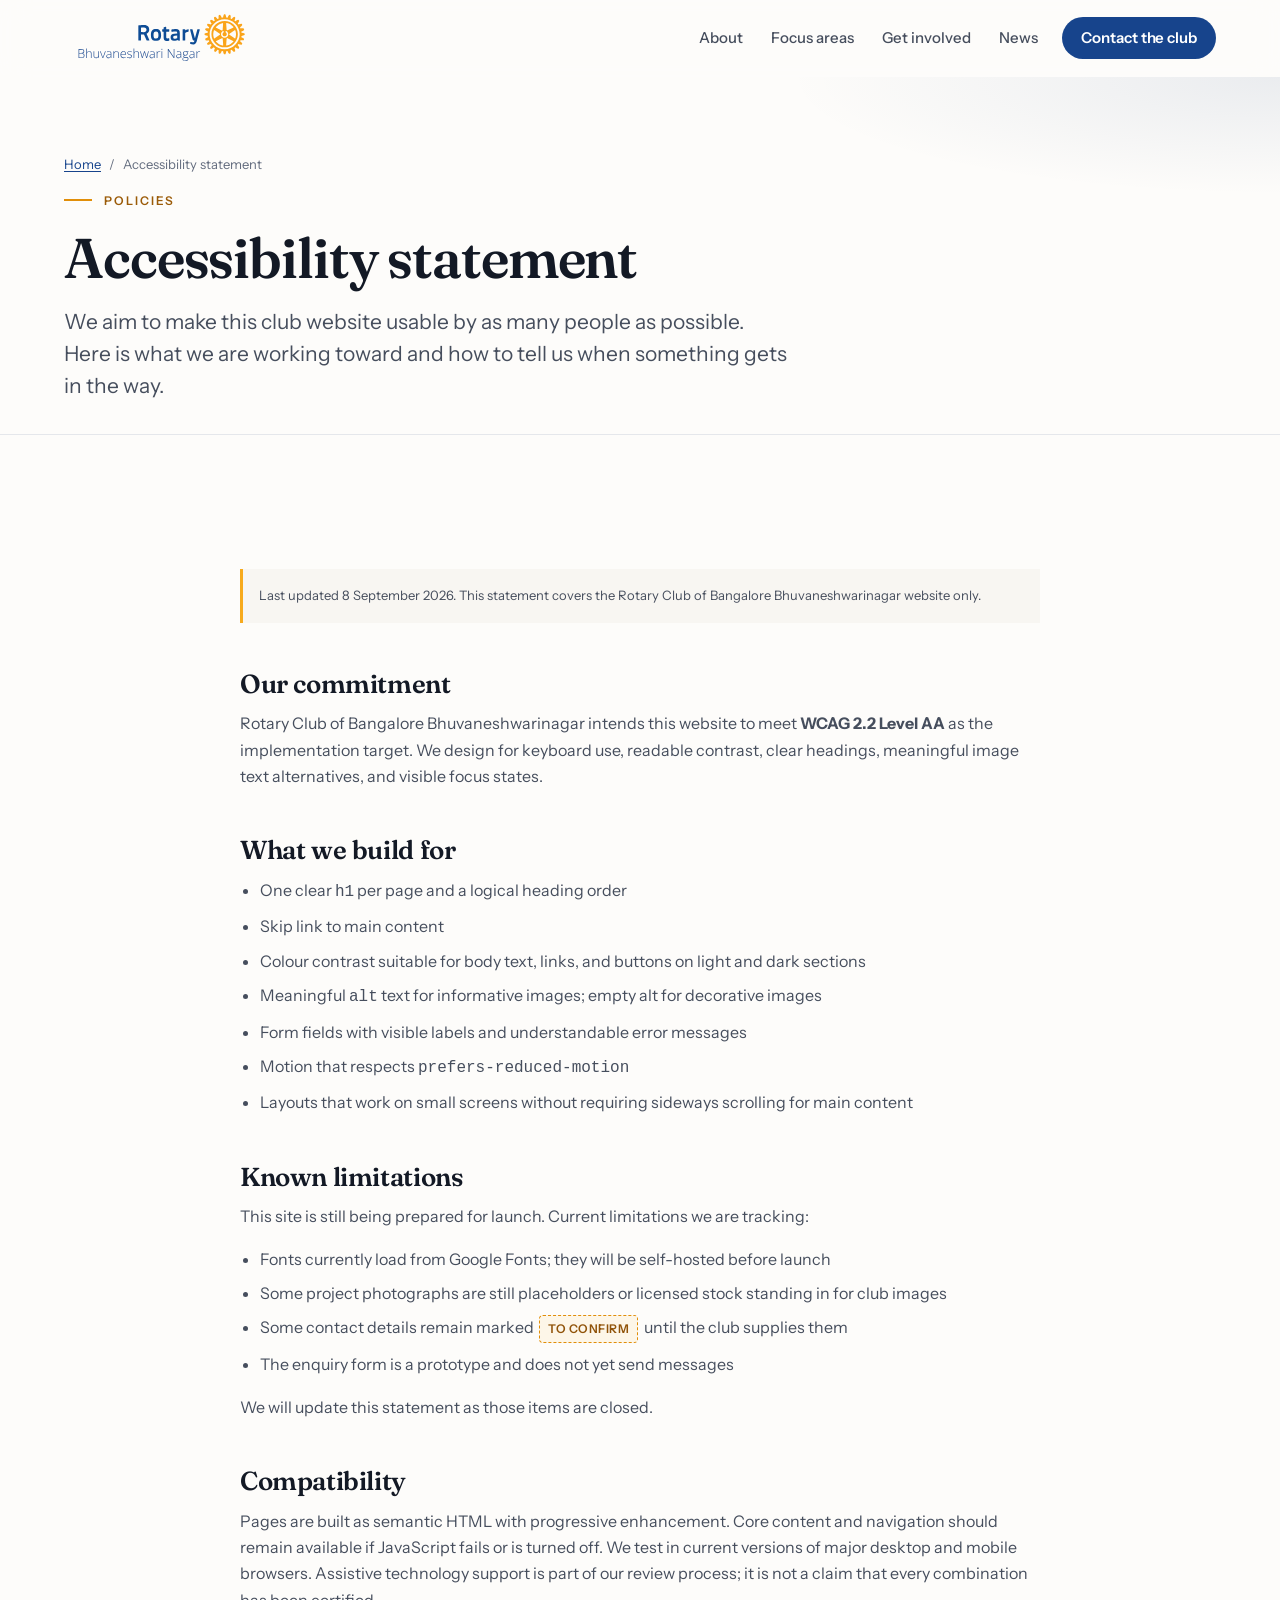
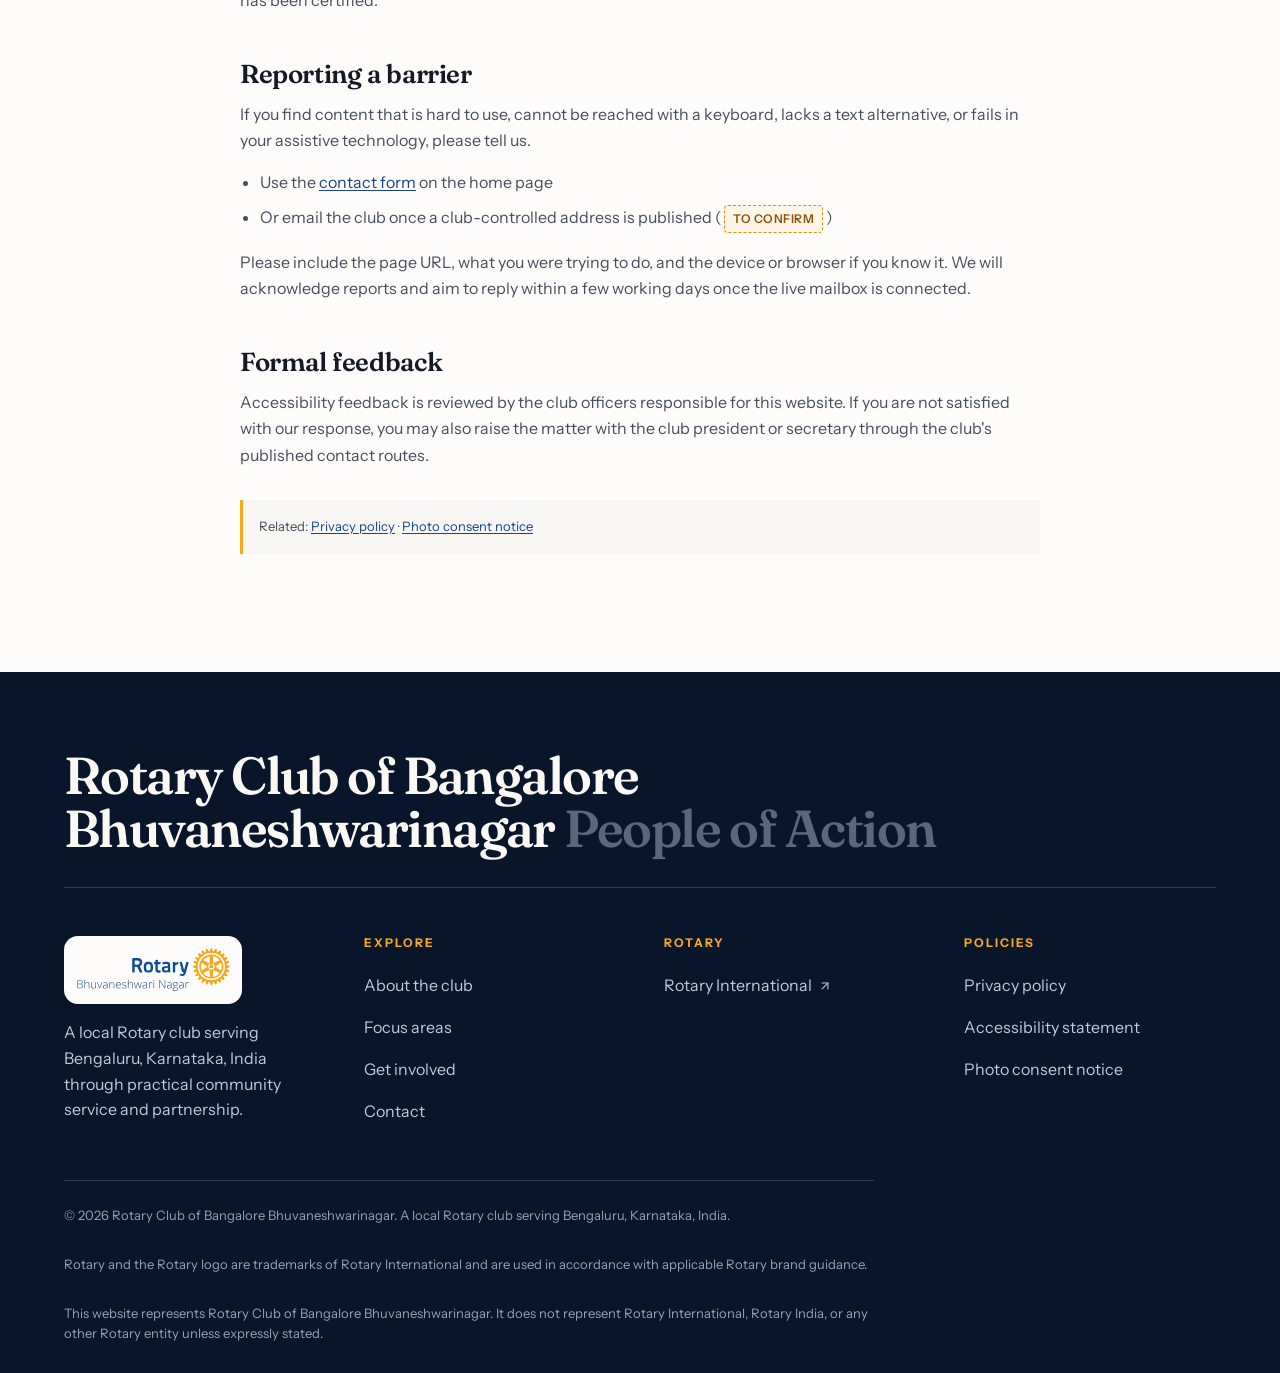
==== commit 3ff57542: "Update deployment workflow to remove additional internal files, enhance privacy policy details, and " ====
--- a/accessibility/index.html
+++ b/accessibility/index.html
@@ -155,6 +155,7 @@
       </div>
       <div class="footer__legal">
         <p>&copy; <span id="year">2026</span> Rotary Club of Bangalore Bhuvaneshwarinagar. A local Rotary club serving Bengaluru, Karnataka, India.</p>
+        <p>Rotary and the Rotary logo are trademarks of Rotary International and are used in accordance with applicable Rotary brand guidance.</p>
         <p>This website represents Rotary Club of Bangalore Bhuvaneshwarinagar. It does not represent Rotary International, Rotary India, or any other Rotary entity unless expressly stated.</p>
       </div>
     </div>
